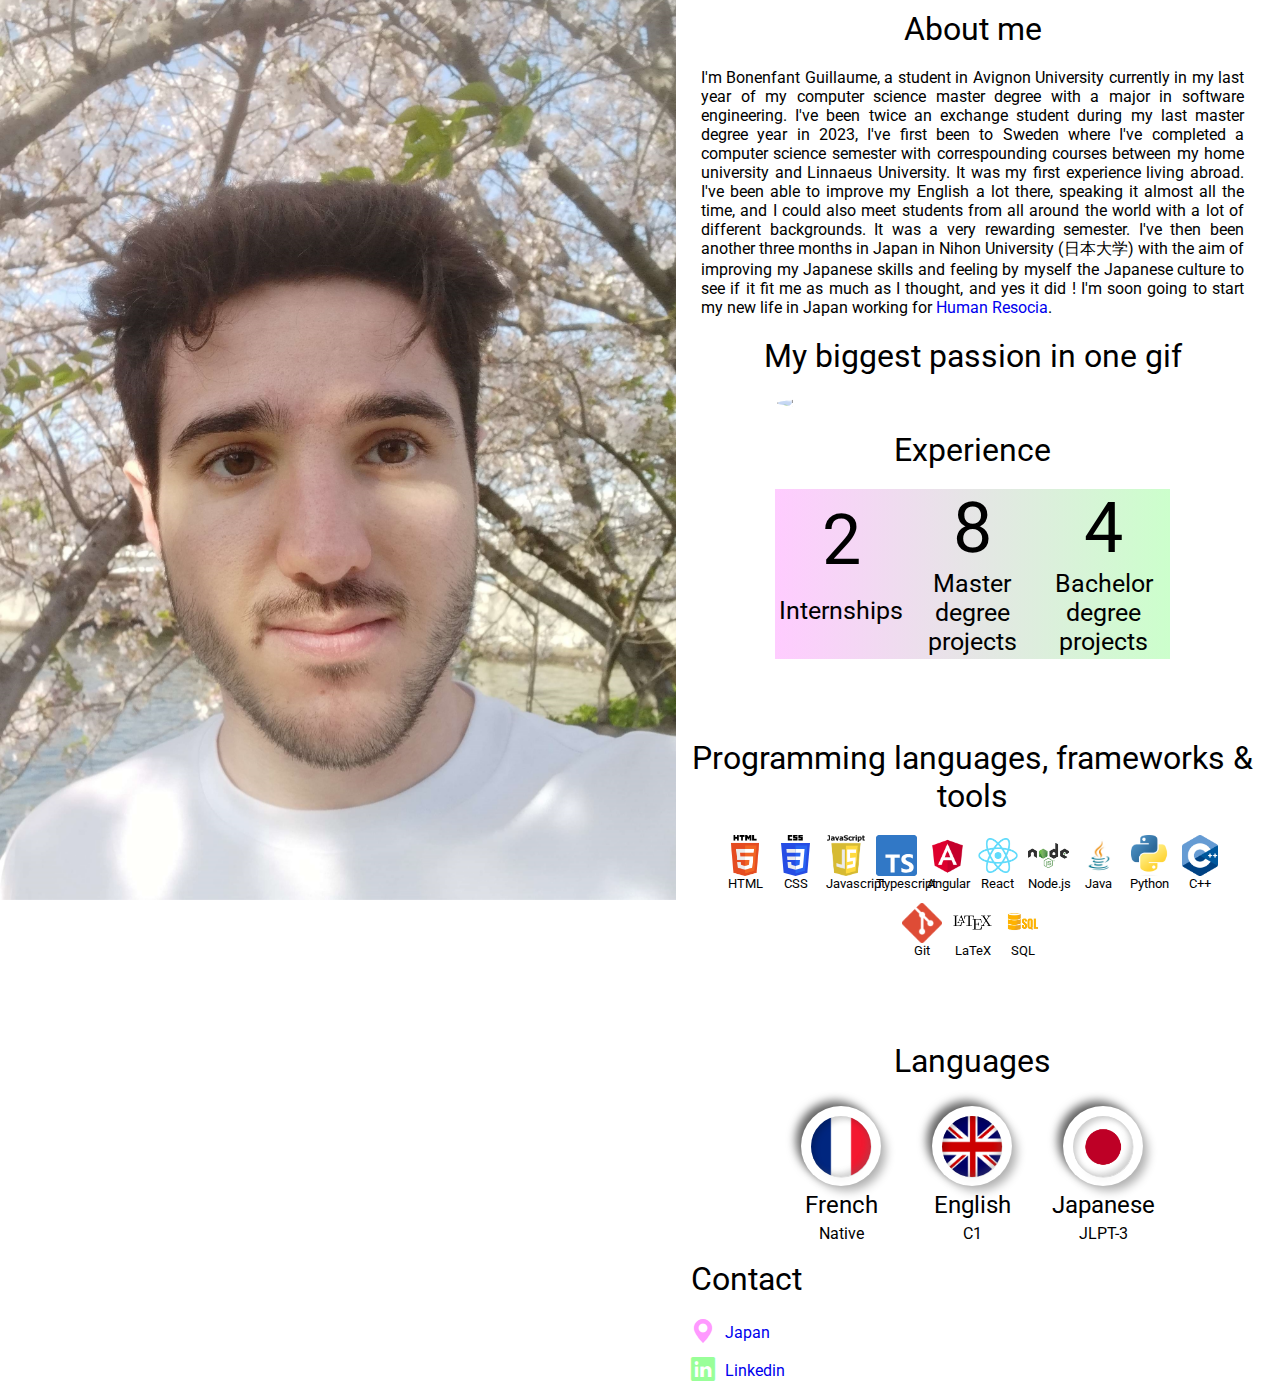
==== index.html @ 8299bdda "Initial commit" ====
<!DOCTYPE html>
<html lang="fr">

<head>
	<meta charset="utf-8">
	<title>Bonenfant Guillaume Portfolio</title>
	<link rel="stylesheet" href="Portfolio.css">
	<link href='https://fonts.googleapis.com/css?family=Roboto' rel='stylesheet'>
	<link href='https://fonts.googleapis.com/css?family=Lato' rel='stylesheet'>
	<link rel="stylesheet" href="https://fonts.googleapis.com/css?family=Montserrat">
	<link rel="stylesheet" href="https://cdn.jsdelivr.net/npm/bootstrap-icons@1.10.5/font/bootstrap-icons.css">	
	<meta name="viewport" content="width=device-width,initial-scale=1"/>
	<script src="https://ajax.googleapis.com/ajax/libs/jquery/3.6.4/jquery.min.js"></script>
	<script>		
		function copyFunction() {
			navigator.clipboard.writeText("bonenfantguillaume84@gmail.com");
			document.getElementById("myTooltip").innerHTML = "Copied";
		}

		function resetCopy() {
			document.getElementById("myTooltip").innerHTML = "Copy";
		}
	</script>
</head>


  
<body style="height: 100%; margin: 0;">
<div class="base" style="height: 100vh; margin: 0; padding: 0;">
	<div class="mainPic" >
<!--		<img src="MeJapanBuddha.jpg" alt="Me in Japan" style="height: 100vh; margin: 0; padding: 0; display: block;">-->
		<img class="img" src="MeSakura.jpg" alt="Me in Japan" style="margin: 0; padding: 0; display: block;">
	</div>
	<main class="main-home">
		<div class="text-part" style="padding-top: 10px;">
			<div id="first-section" class="wrapper4">
				<div class="first-left-part first-half">
					<h1 class="title first-half-title">
						About me
					</h1>
					<div id="about-me-text" class="main-text" style="font-size: 1em;">
						I'm Bonenfant Guillaume, a student in Avignon University currently in my last year of my
						computer science master degree with a major in software engineering. I've been twice an
						exchange student during my last master degree year in 2023, I've first been to Sweden
						where I've completed a computer science semester with correspounding courses between
						my home university and Linnaeus University. It was my first experience living abroad. I've
						been able to improve my English a lot there, speaking it almost all the time, and I
						could also meet students from all around the world with a lot of different backgrounds.
						It was a very rewarding semester. I've then been another three months in Japan in Nihon University (日本大学) with the
						aim of improving my Japanese skills and feeling by myself the Japanese culture to see
						if it fit me as much as I thought, and yes it did !
						I'm soon going to start my new life in Japan working for <a href="https://gitcareer.resocia.jp/" target="_blank">Human Resocia</a>.
					</div>
				</div>
				<div class="first-right-part first-half">
					<h1 class="title first-half-title">
						My biggest passion in one gif
					</h1>
					<div class="main-text gif-div">
						<img src="https://media.tenor.com/xe7J8eUrGWUAAAAd/doge-dogecoin.gif"  style="width: 72%; border-radius: 50%;">
					</div>
				</div>
			</div>
<!--			<div id="second-section">
				<div class="main-text">
					My biggest passion that guided me through life since university is toward Japan. I'll
					forever remember the day I discovered I could do an exchange semester in a Japanese
					university, how everything happened and how it lead to the build up of my dream and the 
					project of my life. I see it as the biggest turning point of my life, as something that 
					I've always been linked to and was my destiny. <br>
					From that point on, I got even more interested in Japan, its culture, the way of living
					there, even more than before and so I started to learn the Japanese language by myself to
					be able to, one day, live my dream. <br>
					Three years and a half later, I could finally study in the Japanese university that I've
					been long awaiting for after covid restrictions ease. At the same time, I've been looking
					for an internship or a job in Japan to be able to pursue my dream longer, which I
					successfully did and am now waiting to start working for Human Resocia in September.
				</div>
			</div>-->
			<div id="third-section">
				<h1 class="title first-half-title">
					Experience
				</h1>
				<div class="main-text" style="height: 160px; position: relative;">
					<div class="wrapper2" style="padding-bottom: 30px; position: absolute; bottom: -40px;">
						<a id="internships" href="./Internships/Internships.html" style="padding-top: 10px; padding-bottom: 20px; height: 170px;">
							<div id="btn1" class="box small-box">
								<div class="content-wrapper">
									<div class="box-number" style="margin-bottom: 15px; margin-top: 0px;">2</div>
									<div class="box-word">Internships</div>
								</div>
							</div>
						</a>
						<a id="master-projects" href="./MasterDegreeProjects/Master_Degree_Projects.html" style="padding-top: 10px; padding-bottom: 15px; height: 170px;">
							<div id="btn2" class="box small-box" style="height: 100%;">
								<div class="content-wrapper">
									<div class="box-number" style="margin-top: 0px;">8</div>
									<div class="box-word">Master degree projects</div>
								</div>
							</div>
						</a>
						<a id="bachelor-projects" href="./BachelorDegreeProjects/Bachelor_Degree_Projects.html" style="padding-top: 10px; padding-bottom: 15px; height: 170px;">
							<div id="btn3" class="box small-box" style="height: 100%;">
								<div class="content-wrapper">
									<div class="box-number" style="margin-top: 0px;">4</div>
									<div class="box-word">Bachelor degree projects</div>
								</div>
							</div>
						</a>
					</div>
				</div>
			</div>
			<div id="fourth-section" style="margin-top: 10vh; margin-bottom: 8vh;">
				<h1 class="title first-half-title next-title">
					Programming languages, frameworks & tools
				</h1>
				<div class="main-text" style="text-align: center; margin-left: 5%; margin-right: 5%;">
					<div class="logo-container">
						<img src="HTML5_logo.svg.png" class="logo">
						<div class="logo-text">
							HTML
						</div>
					</div>
					<div class="logo-container">
						<img src="CSS3_logo.svg" class="logo">
						<div class="logo-text">
							CSS
						</div>
					</div>
					<div class="logo-container">
						<img src="Javascript.png" class="logo">
						<div class="logo-text">
							Javascript
						</div>
					</div>
					<div class="logo-container">
						<img src="Typescript_logo.svg" class="logo">
						<div class="logo-text">
							Typescript
						</div>
					</div>
					<div class="logo-container">
						<img src="Angular_logo.svg.png" class="logo">
						<div class="logo-text">
							Angular
						</div>
					</div>
					<div class="logo-container">
						<img src="React_logo.svg.png" class="logo">
						<div class="logo-text">
							React
						</div>
					</div>
					<div class="logo-container">
						<img src="Node_logo.svg.png" class="logo">
						<div class="logo-text">
							Node.js
						</div>
					</div>
					<div class="logo-container">
						<img src="Java_logo.jpg" class="logo">
						<div class="logo-text">
							Java
						</div>
					</div>
					<div class="logo-container">
						<img src="Python_logo.svg.png" class="logo">
						<div class="logo-text">
							Python
						</div>
					</div>
					<div class="logo-container">
						<img src="C++_logo.svg.png" class="logo">
						<div class="logo-text">
							C++
						</div>
					</div>
					<div class="logo-container">
						<img src="Git_logo.svg.png" class="logo">
						<div class="logo-text">
							Git
						</div>
					</div>
					<div class="logo-container">
						<img src="LaTeX_logo.svg.png" class="logo">
						<div class="logo-text">
							LaTeX
						</div>
					</div>
					<div class="logo-container">
						<img src="SQL_logo.jpg" class="logo">
						<div class="logo-text">
							SQL
						</div>
					</div>
				</div>
			</div>
			<div id="fifth-section" style="">
				<h1 class="title first-half-title next-title">
					Languages
				</h1>
				<div style="height: 120px; margin-top: 20px; position: relative; justify-content:center; align-items:center; text-align: center;">
					<div class="languages" style="position: absolute;">
						<div class="wrapper3" style="height: 100%;">
							<div class="language-box">
								<div class="progress-wheel" style="margin-top: 6px;">
									<div class="outer-wheel">
										<div class="inner-wheel" style="background-image: url(french-flag.png); background-size: 100%;">
											<!--<div id="percentage1">100%
											</div>-->
										</div>
									</div>
									<svg xmlns="http://www.w3.org/2000/svg" version="1.1" width="160px" height="160px" style="transform: rotate(270deg);">
										<circle id="circle1" cx="120" cy="40" r="35" stroke-linecap="round" />
									</svg>
									<div style="margin-top: 5px; font-size: 24px;">
										French
									</div>
									<div style="margin-top: 5px; font-size: 16px;">
										Native
									</div>
								</div>
							</div>
							<div class="language-box">
								<div class="progress-wheel" style="margin-top: 6px;">
									<div class="outer-wheel">
										<div class="inner-wheel" style="background-image: url(england-flag.png); background-size: cover; background-repeat: no-repeat;">
											<!--<div id="percentage1">95%
											</div>-->
										</div>
									</div>
									<svg xmlns="http://www.w3.org/2000/svg" version="1.1" width="160px" height="160px" style="transform: rotate(270deg);">
										<defs>
											<linearGradient id="GradientColor" x1="0%" y1="0%" x2="0%" y2="100%">
												<stop offset="0%" stop-color="#ffccff" />
												<stop offset="100%" stop-color="#ccffcc" />
											</linearGradient>
										</defs>
										<circle id="circle2" cx="120" cy="40" r="35" stroke-linecap="round" />
									</svg>
									<div style="margin-top: 5px; font-size: 24px;">
										English
									</div>
									<div style="margin-top: 5px; font-size: 16px;">
										C1
									</div>
								</div>
							</div>
							<div class="language-box"> <!--  justify-content: start; align-items:start; -->
								<div class="progress-wheel" style="margin-top: 6px;">
									<div class="outer-wheel" style="margin-left: 10%;">
										<div class="inner-wheel" style="background-image: url(japanese-flag.png); background-size: 100%; background-repeat: no-repeat;">
											<!--<div id="percentage1">60%
											</div>-->
										</div>
									</div>
									<svg xmlns="http://www.w3.org/2000/svg" version="1.1" width="80px" height="80px" style="transform: rotate(270deg); margin-left: 10%;">
										<circle id="circle3" cx="40" cy="40" r="35" stroke-linecap="round" />
									</svg>
									<div style="margin-top: 5px; font-size: 24px;">
										Japanese
									</div>
									<div style="margin-top: 5px; font-size: 16px;">
										JLPT-3
									</div>
								</div>
							</div>
						</div>
					</div>
				</div>
			</div>
			<div id="sixth-section">
				<h1 class="title next-title">
					Contact
				</h1>
				<div class="main-text" style="margin-bottom: 0px;">
					<div class="new-icon">
						<a class="icon-link" href="https://www.google.com/maps/place/Japan/@36.5720673,131.1025408,5.01z/data=!4m6!3m5!1s0x34674e0fd77f192f:0xf54275d47c665244!8m2!3d36.204824!4d138.252924!16zL20vMDNfM2Q?entry=ttu" target="_blank"><i class="bi bi-geo-alt-fill icon" style="color: #ff99ff;"></i>Japan</a>
					</div>
<!--					<div class="new-icon">
						<div class="tooltip" onclick="copyFunction()" onmouseout="resetCopy()" style="cursor: pointer;">
							<span class="tooltiptext" id="myTooltip">Copy</span>
							<i class="bi bi-envelope-fill icon" style="color: #99ff99;"></i>bonenfantguillaume84@gmail.com
						</div>
					</div>-->
					<div class="new-icon">
						<a class="icon-link" href="https://www.linkedin.com/in/guillaume-bonenfant-0824b1198/" target="_blank"><i class="bi bi-linkedin icon" style="color: #99ff99;"></i>Linkedin</a>
					</div>
				</div>
			</div>
		</div>
	</main>
</div>
---- Portfolio.css ----
*{
	margin: 0;
	padding: 0;
	box-sizing: border-box;
}

a {
  text-decoration: none;
}

.logo-container {
	width: 8%;
	aspect-ratio: 1/1;
	display: inline-block;
	margin-left: 3px;
	margin-right: 3px;
	margin-bottom: 12px;
}

.logo {
	width: 100%;
	height: 100%;
	object-fit: contain;
	vertical-align: middle;
}

@media only screen and ((max-width: 800px) or (max-aspect-ratio: 4/3)){
	.wrapper2 {
		display: grid;
		grid-template-columns: repeat(3, 1fr);
		grid-auto-rows: minmax(100px, auto);
	}

	.wrapper3 {
		display: grid;
		grid-template-columns: repeat(3, 1fr);
		grid-auto-rows: minmax(auto, auto);
	}
	
	.img {
		width:100%;
	}

	.buttons {
	}

	.button {
		width: 75%;
		height: 100%;
	}
	
	.logo-container {
		width: 10%;
	}
}

@media only screen and (min-width: 800px) and (min-aspect-ratio: 4/3){
	.wrapper {
		display: grid;
		grid-template-columns: repeat(3, 1fr);
		grid-auto-rows: minmax(100px, auto);
	}

	.wrapper2 {
		display: grid;
		grid-template-columns: repeat(3, 1fr);
		grid-auto-rows: minmax(100px, auto);
	}

	.wrapper3 {
		display: grid;
		grid-template-columns: repeat(3, 1fr);
		grid-auto-rows: minmax(auto, auto);
	}

	.mainPic {
		height: 100vh;
		margin: 0;
		padding: 0;
		position: fixed;
	}
	
	.img {
		height: 100vh;
	}

	.main-home {
		margin-left: 75vh;
		font-family: Roboto;
}

	.button-groups {
		text-align: center;
	}

	.button {
		color: white;
		border-radius: 10px;
		width: 75%;
		height: 7%;
	}
}

@media only screen and (((min-aspect-ratio: 6/3) and (min-width: 1050px)) or ((min-width: 1500px) and (min-aspect-ratio: 4/3))) {
	.wrapper4 {
		display: grid;
		grid-template-columns: repeat(2, 1fr);
		grid-auto-rows: minmax(auto, auto);
	}
}

.first-half{
	margin-left: 10px;
	margin-right: 10px;
}

.first-half-title{
	text-align: center;	
}

.text-part {
	padding: 16px;
	margin-right: 10px;
	text-align: justify;
	text-justify: inter-word;
}

h1 {
	font-weight: normal;
}

.next-title {
	margin-top: 40px;
}

.second-title {
	margin-top: 10px;
}

.main-text {
	margin-top: 20px;
	margin-bottom: 20px;
}

.gif-div {
    justify-content:center;
	align-items:center;
	display: flex;
	position: relative;
}

#internships {
	background: linear-gradient(to right, #ffccff, #eeddee);
}

#internships:hover {
	background: linear-gradient(to right, #ff80ff, #eeddee);
}

#master-projects {
	background: linear-gradient(to right, #eeddee, #ddeedd);
}

#master-projects:hover {
	background: linear-gradient(to right, #eeddee, white, #ddeedd);
}

#bachelor-projects {
	background: linear-gradient(to right, #ddeedd, #ccffcc);
}

#bachelor-projects:hover {
	background: linear-gradient(to right, #ddeedd, #80ff80);
}

.content-wrapper {
	display: flex;
	flex-direction: column;
	align-items: center;
	justify-content: center;
	height: 100%;
}

.box {
    justify-content:center;
	align-items:center;
	display: flex;
	position: relative;
	text-align: center;
	color: black;
}

.logo-text {
	font-size: 0.8em;
}

.languages {
	width: 70%;
	left: 15%;
}

.language-box {
    justify-content:center;
	align-items:center;
	display: flex;
	position: relative;
	text-align: center;
	color: black;
}

.small-box {
	border-radius: 0%;
}

.big-box {
	grid-column : 4 / 6;
}

.box-number {
	font-size: 70px;
}

.box-word {
	font-size: 25px;
}



.hover-skills {
	display: none;
	position: absolute;
	top: 0;
	background: linear-gradient(rgb(40, 40, 255), rgb(80, 80, 255));
	height: 100%;
	width: 100%;
	border-radius: 3%;
}

.in-hover-skills {
	position: absolute;
    justify-content:center;
	align-items:center;
	text-align: center;
	display: flex;
	height: 100%;
	width: 100%;
	font-size: 2em;
}

.new-icon {
  margin-top: 10px;
  display: flex;
  align-items: center;
}

.icon {
  color: blue;
  font-size: 24px;
  margin-right: 10px;
}

.icon-link {
  display: flex;
  align-items: center;
  text-decoration: none;
}

.after-icon {
	
}

@media only screen and (max-width: 700px){
	.languages {
		width: 100%;
		left: 0%;
	}
	
	.logo-container {
		width: 12%;
	}
}

@media only screen and (max-width: 500px){
	.box-number {
		font-size: 60px;
	}
	
	.box-word {
		font-size: 20px;
	}
	
	.logo-text {
		font-size: 0.6em
	}
	
	.logo-container {
		width: 15%;
	}
}

@media only screen and (min-width: 800px) and (max-width: 1100px){
	.wrapper2 {
		width: 100%;
	}

	.logo-container {
		width: 12%;
	}
}

@media only screen and (min-width: 1100px) and (max-width: 1200px){
	.wrapper2 {
		width: 90%;
		left: 5%;
	}

	.logo-container {
		width: 12%;
	}
}

@media only screen and (min-width: 1200px){
	.wrapper2 {
		width: 70%;
		left: 15%;
	}
}

@media only screen and (min-width: 800px) and (max-width: 900px){
	.logo-text {
		font-size: 0.6em;
	}
}





.progress-wheel {
	position: relative;
}

.outer-wheel {
	width: 80px;
	height: 80px;
	padding: 10px;
	box-shadow: 6px 6px 10px -1px rgba(0, 0, 0, 0.3), -6px -6px 10px -1px rgba(100, 100, 100, 1);
	border-radius: 50%;
}

.inner-wheel {
	width: 60px;
	height: 61px;
	border-radius: 50%;
	display: flex;
	align-items: center;
	justify-content: center;
	box-shadow: inset 4px 4px 6px -1px rgba(0, 0, 0, 0.2), inset -4px -4px 6px -1px rgba(100, 100, 100, 0.3), -0.5px -0.5px 0px rgba(255, 255, 255, 0), 0.5px 0.5px 0px rgba(0, 0, 0, 0.15), 0px 12px 10px -10px rgba(0, 0, 0, 0.05);
}

#percentage1 {
	font-weight: 600;
	font-size: 16px;
}

#circle1 {
	fill: none;
	stroke: #ffccff;
	stroke-width: 10px;
	stroke-dasharray: 300;
	stroke-dashoffset: 300;
	animation: animCircle1 1.5s linear forwards;
}

#circle2 {
	fill: none;
	stroke: url(#GradientColor);
	stroke-width: 10px;
	stroke-dasharray: 300;
	stroke-dashoffset: 300;
	animation: animCircle2 1.1s linear forwards;
	animation-delay: 1.1s;
}

#circle3 {
	fill: none;
	stroke: #ccffcc;
	stroke-width: 10px;
	stroke-dasharray: 300;
	stroke-dashoffset: 300;
	animation: animCircle3 0.75s linear forwards;
	animation-delay: 2.2s;
}

@keyframes animCircle1{
	100% {
		stroke-dashoffset: 0;
	}
}

@keyframes animCircle2{
	100% {
		stroke-dashoffset: 100;
	}
}

@keyframes animCircle3{
	100% {
		stroke-dashoffset: 170;
	}
}

svg {
	position: absolute;
	top: 0px;
	left: 0px;
}






.tooltip {
  position: relative;
  display: flex;
  align-items: center;
}

.tooltip .tooltiptext {
  visibility: hidden;
  width: 80px;
  height: 30px;
  background-color: #555;
  color: #fff;
  text-align: center;
  border-radius: 6px;
  padding: 5px;
  position: absolute;
  z-index: 1;
  bottom: 100%;
  left: 100px;
  opacity: 0;
  transition: opacity 0.3s;
  
  &:before {
    content: '';
    position: absolute;
    z-index: 9999;
    top: 30px;
    left: 36px;
    
    border-left: 6px solid transparent;
    border-right: 6px solid transparent;
    border-top: 6px solid #555;
  }
}

.tooltip:hover .tooltiptext {
  visibility: visible;
  opacity: 1;
}
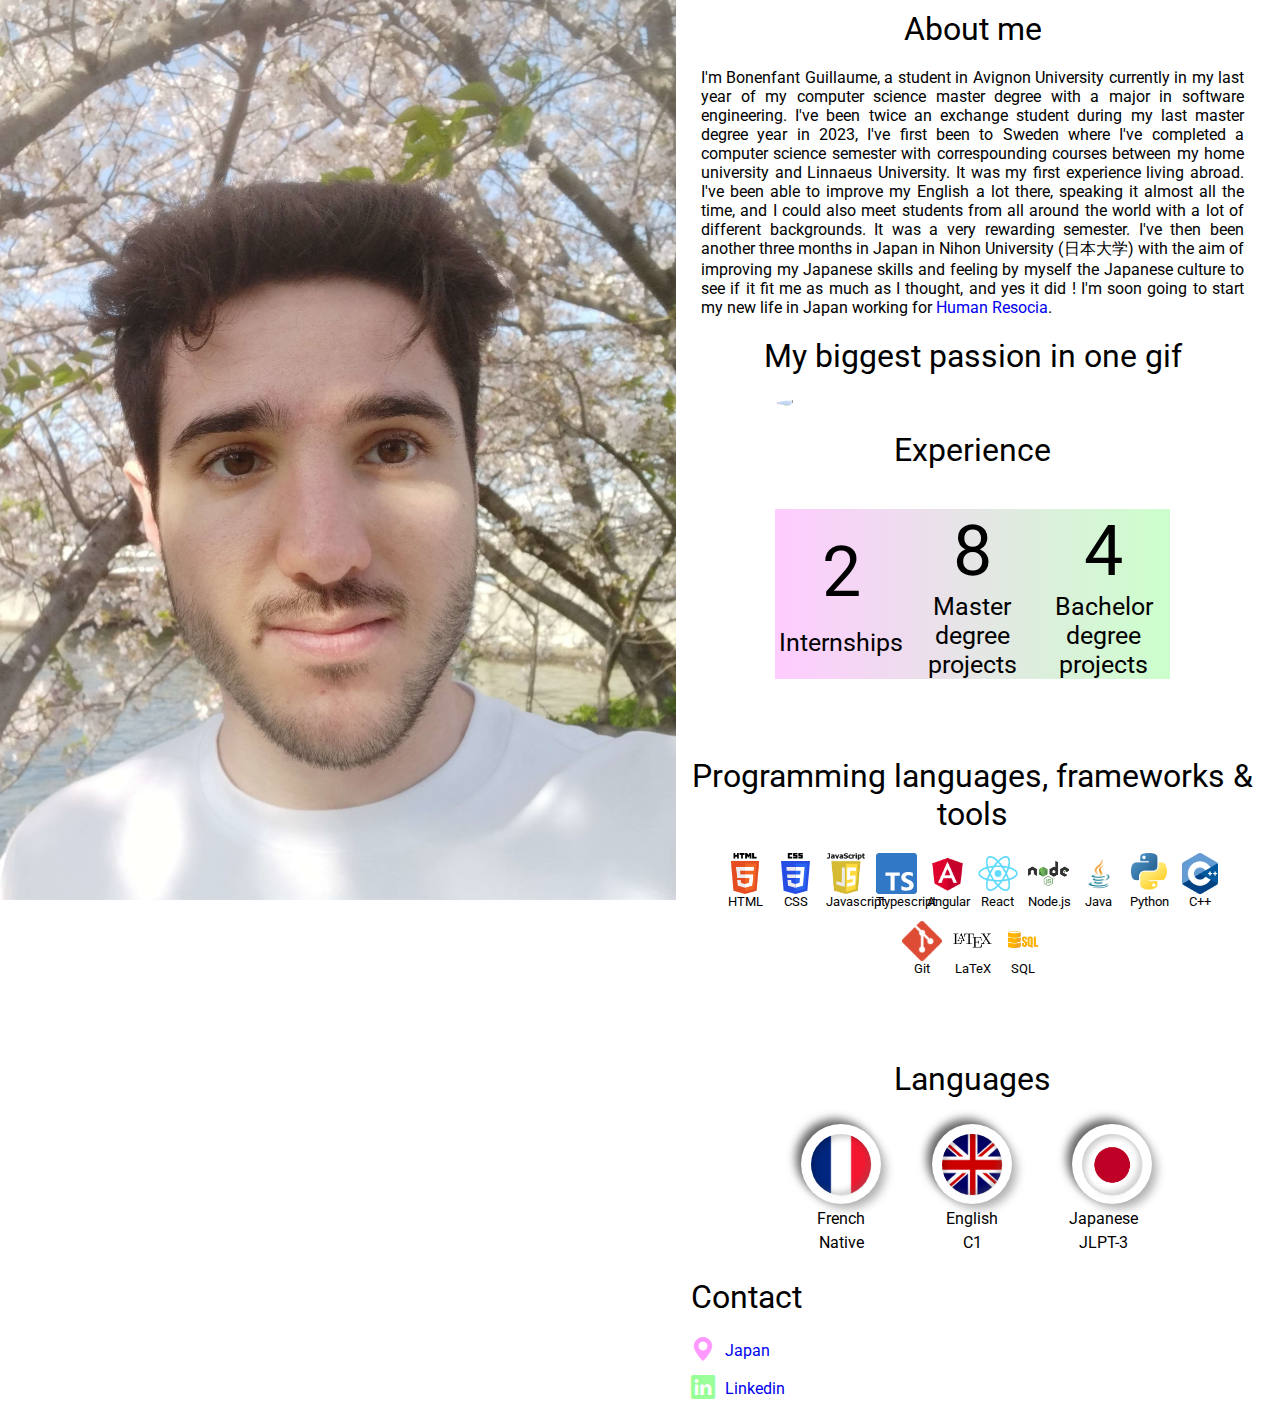
==== commit fb296164: "Font-size more responsive" ====
--- a/index.html
+++ b/index.html
@@ -38,7 +38,7 @@
 					<h1 class="title first-half-title">
 						About me
 					</h1>
-					<div id="about-me-text" class="main-text" style="font-size: 1em;">
+					<div id="about-me-text" class="main-text text">
 						I'm Bonenfant Guillaume, a student in Avignon University currently in my last year of my
 						computer science master degree with a major in software engineering. I've been twice an
 						exchange student during my last master degree year in 2023, I've first been to Sweden
@@ -81,17 +81,17 @@
 				<h1 class="title first-half-title">
 					Experience
 				</h1>
-				<div class="main-text" style="height: 160px; position: relative;">
-					<div class="wrapper2" style="padding-bottom: 30px; position: absolute; bottom: -40px;">
-						<a id="internships" href="./Internships/Internships.html" style="padding-top: 10px; padding-bottom: 20px; height: 170px;">
-							<div id="btn1" class="box small-box">
+				<div class="main-text box-one" style="position: relative;">
+					<div class="wrapper2 box-two" style="position: absolute;">
+						<a id="internships" href="./Internships/Bonenfant_Guillaume_Internships.html" class="box-three">
+							<div id="btn1" class="box small-box" style="height: 100%;">
 								<div class="content-wrapper">
 									<div class="box-number" style="margin-bottom: 15px; margin-top: 0px;">2</div>
 									<div class="box-word">Internships</div>
 								</div>
 							</div>
 						</a>
-						<a id="master-projects" href="./MasterDegreeProjects/Master_Degree_Projects.html" style="padding-top: 10px; padding-bottom: 15px; height: 170px;">
+						<a id="master-projects" href="./MasterDegreeProjects/Bonenfant_Guillaume_Master_Degree_Projects.html" class="box-three">
 							<div id="btn2" class="box small-box" style="height: 100%;">
 								<div class="content-wrapper">
 									<div class="box-number" style="margin-top: 0px;">8</div>
@@ -99,7 +99,7 @@
 								</div>
 							</div>
 						</a>
-						<a id="bachelor-projects" href="./BachelorDegreeProjects/Bachelor_Degree_Projects.html" style="padding-top: 10px; padding-bottom: 15px; height: 170px;">
+						<a id="bachelor-projects" href="./BachelorDegreeProjects/Bonenfant_Guillaume_Bachelor_Degree_Projects.html" class="box-three">
 							<div id="btn3" class="box small-box" style="height: 100%;">
 								<div class="content-wrapper">
 									<div class="box-number" style="margin-top: 0px;">4</div>
@@ -110,86 +110,86 @@
 					</div>
 				</div>
 			</div>
-			<div id="fourth-section" style="margin-top: 10vh; margin-bottom: 8vh;">
+			<div id="fourth-section" style="margin-top: 12vh; margin-bottom: 8vh;">
 				<h1 class="title first-half-title next-title">
 					Programming languages, frameworks & tools
 				</h1>
 				<div class="main-text" style="text-align: center; margin-left: 5%; margin-right: 5%;">
 					<div class="logo-container">
 						<img src="HTML5_logo.svg.png" class="logo">
-						<div class="logo-text">
+						<div class="logo-text text">
 							HTML
 						</div>
 					</div>
 					<div class="logo-container">
 						<img src="CSS3_logo.svg" class="logo">
-						<div class="logo-text">
+						<div class="logo-text text">
 							CSS
 						</div>
 					</div>
 					<div class="logo-container">
 						<img src="Javascript.png" class="logo">
-						<div class="logo-text">
+						<div class="logo-text text">
 							Javascript
 						</div>
 					</div>
 					<div class="logo-container">
 						<img src="Typescript_logo.svg" class="logo">
-						<div class="logo-text">
+						<div class="logo-text text">
 							Typescript
 						</div>
 					</div>
 					<div class="logo-container">
 						<img src="Angular_logo.svg.png" class="logo">
-						<div class="logo-text">
+						<div class="logo-text text">
 							Angular
 						</div>
 					</div>
 					<div class="logo-container">
 						<img src="React_logo.svg.png" class="logo">
-						<div class="logo-text">
+						<div class="logo-text text">
 							React
 						</div>
 					</div>
 					<div class="logo-container">
 						<img src="Node_logo.svg.png" class="logo">
-						<div class="logo-text">
+						<div class="logo-text text">
 							Node.js
 						</div>
 					</div>
 					<div class="logo-container">
 						<img src="Java_logo.jpg" class="logo">
-						<div class="logo-text">
+						<div class="logo-text text">
 							Java
 						</div>
 					</div>
 					<div class="logo-container">
 						<img src="Python_logo.svg.png" class="logo">
-						<div class="logo-text">
+						<div class="logo-text text">
 							Python
 						</div>
 					</div>
 					<div class="logo-container">
 						<img src="C++_logo.svg.png" class="logo">
-						<div class="logo-text">
+						<div class="logo-text text">
 							C++
 						</div>
 					</div>
 					<div class="logo-container">
 						<img src="Git_logo.svg.png" class="logo">
-						<div class="logo-text">
+						<div class="logo-text text">
 							Git
 						</div>
 					</div>
 					<div class="logo-container">
 						<img src="LaTeX_logo.svg.png" class="logo">
-						<div class="logo-text">
+						<div class="logo-text text">
 							LaTeX
 						</div>
 					</div>
 					<div class="logo-container">
 						<img src="SQL_logo.jpg" class="logo">
-						<div class="logo-text">
+						<div class="logo-text text">
 							SQL
 						</div>
 					</div>
@@ -211,12 +211,12 @@
 										</div>
 									</div>
 									<svg xmlns="http://www.w3.org/2000/svg" version="1.1" width="160px" height="160px" style="transform: rotate(270deg);">
-										<circle id="circle1" cx="120" cy="40" r="35" stroke-linecap="round" />
+										<circle id="circle1" stroke-linecap="round" />
 									</svg>
-									<div style="margin-top: 5px; font-size: 24px;">
+									<div class="language-text-one" style="margin-top: 5px;">
 										French
 									</div>
-									<div style="margin-top: 5px; font-size: 16px;">
+									<div class="language-text-two" style="margin-top: 5px;">
 										Native
 									</div>
 								</div>
@@ -236,12 +236,12 @@
 												<stop offset="100%" stop-color="#ccffcc" />
 											</linearGradient>
 										</defs>
-										<circle id="circle2" cx="120" cy="40" r="35" stroke-linecap="round" />
+										<circle id="circle2" stroke-linecap="round" />
 									</svg>
-									<div style="margin-top: 5px; font-size: 24px;">
+									<div class="language-text-one" style="margin-top: 5px;">
 										English
 									</div>
-									<div style="margin-top: 5px; font-size: 16px;">
+									<div class="language-text-two" style="margin-top: 5px;">
 										C1
 									</div>
 								</div>
@@ -254,13 +254,13 @@
 											</div>-->
 										</div>
 									</div>
-									<svg xmlns="http://www.w3.org/2000/svg" version="1.1" width="80px" height="80px" style="transform: rotate(270deg); margin-left: 10%;">
-										<circle id="circle3" cx="40" cy="40" r="35" stroke-linecap="round" />
+									<svg xmlns="http://www.w3.org/2000/svg" version="1.1" width="160px" height="160px" style="transform: rotate(270deg); margin-left: 10%;">
+										<circle id="circle3" stroke-linecap="round" />
 									</svg>
-									<div style="margin-top: 5px; font-size: 24px;">
+									<div class="language-text-one" style="margin-top: 5px;">
 										Japanese
 									</div>
-									<div style="margin-top: 5px; font-size: 16px;">
+									<div class="language-text-two" style="margin-top: 5px;">
 										JLPT-3
 									</div>
 								</div>
@@ -274,8 +274,8 @@
 					Contact
 				</h1>
 				<div class="main-text" style="margin-bottom: 0px;">
-					<div class="new-icon">
-						<a class="icon-link" href="https://www.google.com/maps/place/Japan/@36.5720673,131.1025408,5.01z/data=!4m6!3m5!1s0x34674e0fd77f192f:0xf54275d47c665244!8m2!3d36.204824!4d138.252924!16zL20vMDNfM2Q?entry=ttu" target="_blank"><i class="bi bi-geo-alt-fill icon" style="color: #ff99ff;"></i>Japan</a>
+					<div class="new-icon text">
+						<a class="icon-link" href="https://www.google.com/maps/place/Japan/@36.5720673,131.1025408,5.01z/data=!4m6!3m5!1s0x34674e0fd77f192f:0xf54275d47c665244!8m2!3d36.204824!4d138.252924!16zL20vMDNfM2Q?entry=ttu" target="_blank" style=""><i class="bi bi-geo-alt-fill icon" style="color: #ff99ff;"></i>Japan</a>
 					</div>
 <!--					<div class="new-icon">
 						<div class="tooltip" onclick="copyFunction()" onmouseout="resetCopy()" style="cursor: pointer;">
@@ -283,7 +283,7 @@
 							<i class="bi bi-envelope-fill icon" style="color: #99ff99;"></i>bonenfantguillaume84@gmail.com
 						</div>
 					</div>-->
-					<div class="new-icon">
+					<div class="new-icon text">
 						<a class="icon-link" href="https://www.linkedin.com/in/guillaume-bonenfant-0824b1198/" target="_blank"><i class="bi bi-linkedin icon" style="color: #99ff99;"></i>Linkedin</a>
 					</div>
 				</div>
--- a/Portfolio.css
+++ b/Portfolio.css
@@ -222,6 +222,18 @@
 
 .box-word {
 	font-size: 25px;
+}
+	
+.box-one {
+	height: 160px;
+}
+
+.box-two {
+	bottom: -30px;
+}
+
+.box-three {
+	height: 170px;
 }
 
 
@@ -332,88 +344,405 @@
 	}
 }
 
-
-
-
-
-.progress-wheel {
-	position: relative;
-}
-
-.outer-wheel {
-	width: 80px;
-	height: 80px;
-	padding: 10px;
-	box-shadow: 6px 6px 10px -1px rgba(0, 0, 0, 0.3), -6px -6px 10px -1px rgba(100, 100, 100, 1);
-	border-radius: 50%;
-}
-
-.inner-wheel {
-	width: 60px;
-	height: 61px;
-	border-radius: 50%;
-	display: flex;
-	align-items: center;
-	justify-content: center;
-	box-shadow: inset 4px 4px 6px -1px rgba(0, 0, 0, 0.2), inset -4px -4px 6px -1px rgba(100, 100, 100, 0.3), -0.5px -0.5px 0px rgba(255, 255, 255, 0), 0.5px 0.5px 0px rgba(0, 0, 0, 0.15), 0px 12px 10px -10px rgba(0, 0, 0, 0.05);
-}
-
-#percentage1 {
-	font-weight: 600;
-	font-size: 16px;
-}
-
-#circle1 {
-	fill: none;
-	stroke: #ffccff;
-	stroke-width: 10px;
-	stroke-dasharray: 300;
-	stroke-dashoffset: 300;
-	animation: animCircle1 1.5s linear forwards;
-}
-
-#circle2 {
-	fill: none;
-	stroke: url(#GradientColor);
-	stroke-width: 10px;
-	stroke-dasharray: 300;
-	stroke-dashoffset: 300;
-	animation: animCircle2 1.1s linear forwards;
-	animation-delay: 1.1s;
-}
-
-#circle3 {
-	fill: none;
-	stroke: #ccffcc;
-	stroke-width: 10px;
-	stroke-dasharray: 300;
-	stroke-dashoffset: 300;
-	animation: animCircle3 0.75s linear forwards;
-	animation-delay: 2.2s;
-}
-
-@keyframes animCircle1{
-	100% {
-		stroke-dashoffset: 0;
-	}
-}
-
-@keyframes animCircle2{
-	100% {
-		stroke-dashoffset: 100;
-	}
-}
-
-@keyframes animCircle3{
-	100% {
-		stroke-dashoffset: 170;
-	}
-}
-
-svg {
-	position: absolute;
-	top: 0px;
-	left: 0px;
+@media only screen and (min-width: 1700px) and (max-width: 2100px){
+	.text {
+		font-size: 1em;
+	}
+	
+	h1 {
+		font-size: 2em;
+	}
+	
+	.language-text-one {
+		font-size: 1.5em;
+	}
+	
+	.language-text-two {
+		font-size: 1em;
+	}
+	
+	.box-one {
+		height: 160px;
+	}
+
+	.box-two {
+		bottom: -40px;
+	}
+
+	.box-three {
+		height: 170px;
+	}
+}
+
+@media only screen and (min-width: 2100px) and (max-width: 2400px){
+	.text {
+		font-size: 1.2em;
+	}
+	
+	h1 {
+		font-size: 2.4em
+	}
+	
+	.language-text-one {
+		font-size: 1.8em;
+	}
+	
+	.language-text-two {
+		font-size: 1.2em;
+	}
+	
+	.box-number {
+		font-size: 4.8em;
+	}
+	
+	.box-word {
+		font-size: 1.8em;
+	}
+	
+	.box-one {
+		height: 192px;
+	}
+
+	.box-two {
+		bottom: -48px;
+	}
+
+	.box-three {
+		height: 204px;
+	}
+}
+
+@media only screen and (min-width: 2400px) and (max-width: 2800px){
+	.text {
+		font-size: 1.4em;
+	}
+	
+	h1 {
+		font-size: 2.8em
+	}
+	
+	.language-text-one {
+		font-size: 2.1em;
+	}
+	
+	.language-text-two {
+		font-size: 1.4em;
+	}
+
+	.box-number {
+		font-size: 5.6em;
+	}
+	
+	.box-word {
+		font-size: 2.1em;
+	}
+	
+	.box-one {
+		height: 224px;
+	}
+
+	.box-two {
+		bottom: -56px;
+	}
+
+	.box-three {
+		height: 238px;
+	}
+}
+
+@media only screen and (min-width: 2800px) and (max-width: 3200px){
+	.text {
+		font-size: 1.7em;
+	}
+	
+	h1 {
+		font-size: 3.4em;
+	}
+	
+	.language-text-one {
+		font-size: 2.1em;
+	}
+	
+	.language-text-two {
+		font-size: 1.4em;
+	}
+
+	.box-number {
+		font-size: 6.4em;
+	}
+	
+	.box-word {
+		font-size: 2.4em;
+	}
+	
+	.box-one {
+		height: 256px;
+	}
+
+	.box-two {
+		bottom: -64px;
+	}
+
+	.box-three {
+		height: 272px;
+	}
+}
+
+@media only screen and (min-width: 3200px) and (max-width: 3600px){
+	.text {
+		font-size: 2em;
+	}
+	
+	h1 {
+		font-size: 4em;		
+	}
+	
+	.language-text-one {
+		font-size: 2.2em;
+	}
+	
+	.language-text-two {
+		font-size: 1.5em;
+	}
+
+	.box-number {
+		font-size: 7.2em;
+	}
+	
+	.box-word {
+		font-size: 2.7em;
+	}
+	
+	.box-one {
+		height: 288px;
+	}
+
+	.box-two {
+		bottom: -72px;
+	}
+
+	.box-three {
+		height: 306px;
+	}
+}
+
+@media only screen and (min-width: 3600px){
+	.text {
+		font-size: 2.1em;
+	}
+	
+	h1 {
+		font-size: 4.2em;		
+	}
+	
+	.language-text-one {
+		font-size: 2.3em;
+	}
+	
+	.language-text-two {
+		font-size: 1.6em;
+	}
+	
+	.box-number {
+		font-size: 8em;
+	}
+	
+	.box-word {
+		font-size: 3em;
+	}
+	
+	.box-one {
+		height: 320px;
+	}
+	
+	.box-two {
+		bottom: -80px;
+	}
+	
+	.box-three {
+		height: 340px;
+	}
+}
+
+
+
+
+
+@media only screen and (max-width: 2100px){
+	.progress-wheel {
+		position: relative;
+	}
+
+	.outer-wheel {
+		width: 80px;
+		height: 80px;
+		padding: 10px;
+		box-shadow: 6px 6px 10px -1px rgba(0, 0, 0, 0.3), -6px -6px 10px -1px rgba(100, 100, 100, 1);
+		border-radius: 50%;
+	}
+
+	.inner-wheel {
+		width: 60px;
+		height: 61px;
+		border-radius: 50%;
+		display: flex;
+		align-items: center;
+		justify-content: center;
+		box-shadow: inset 4px 4px 6px -1px rgba(0, 0, 0, 0.2), inset -4px -4px 6px -1px rgba(100, 100, 100, 0.3), -0.5px -0.5px 0px rgba(255, 255, 255, 0), 0.5px 0.5px 0px rgba(0, 0, 0, 0.15), 0px 12px 10px -10px rgba(0, 0, 0, 0.05);
+	}
+
+	#circle1 {
+		fill: none;
+		stroke: #ffccff;
+		stroke-width: 10px;
+		stroke-dasharray: 300;
+		stroke-dashoffset: 300;
+		animation: animCircle1 1.5s linear forwards;
+		cx: 120px;
+		cy: 40px;
+		r: 35px;
+	}
+
+	#circle2 {
+		fill: none;
+		stroke: url(#GradientColor);
+		stroke-width: 10px;
+		stroke-dasharray: 300;
+		stroke-dashoffset: 300;
+		animation: animCircle2 1.1s linear forwards;
+		animation-delay: 1.1s;
+		cx: 120px;
+		cy: 40px;
+		r: 35px;
+	}
+
+	#circle3 {
+		fill: none;
+		stroke: #ccffcc;
+		stroke-width: 10px;
+		stroke-dasharray: 300;
+		stroke-dashoffset: 300;
+		animation: animCircle3 0.75s linear forwards;
+		animation-delay: 2.2s;
+		cx: 120px;
+		cy: 40px;
+		r: 35px;
+	}
+
+	@keyframes animCircle1{
+		100% {
+			stroke-dashoffset: 0;
+		}
+	}
+
+	@keyframes animCircle2{
+		100% {
+			stroke-dashoffset: 100;
+		}
+	}
+
+	@keyframes animCircle3{
+		100% {
+			stroke-dashoffset: 170;
+		}
+	}
+
+	svg {
+		position: absolute;
+		top: 0px;
+		left: 0px;
+	}
+
+}
+
+@media only screen and (min-width: 2100px){
+	.progress-wheel {
+		position: relative;
+	}
+
+	.outer-wheel {
+		width: 160px;
+		height: 160px;
+		padding: 20px;
+		box-shadow: 12px 12px 20px -2px rgba(0, 0, 0, 0.3), -12px -12px 20px -2px rgba(100, 100, 100, 1);
+		border-radius: 50%;
+	}
+
+	.inner-wheel {
+		width: 120px;
+		height: 122px;
+		border-radius: 50%;
+		display: flex;
+		align-items: center;
+		justify-content: center;
+		box-shadow: inset 8px 8px 12px -2px rgba(0, 0, 0, 0.2), inset -8px -8px 12px -2px rgba(100, 100, 100, 0.3), -1px -1px 0px rgba(255, 255, 255, 0), 1px 1px 0px rgba(0, 0, 0, 0.15), 0px 24px 20px -20px rgba(0, 0, 0, 0.05);
+	}
+
+	#circle1 {
+		fill: none;
+		stroke: #ffccff;
+		stroke-width: 20px;
+		stroke-dasharray: 600;
+		stroke-dashoffset: 600;
+		animation: animCircle1 1.5s linear forwards;
+		cx: 80px;
+		cy: 80px;
+		r: 70px;
+	}
+
+	#circle2 {
+		fill: none;
+		stroke: url(#GradientColor);
+		stroke-width: 20px;
+		stroke-dasharray: 600;
+		stroke-dashoffset: 600;
+		animation: animCircle2 1.1s linear forwards;
+		animation-delay: 1.1s;
+		cx: 80px;
+		cy: 80px;
+		r: 70px;
+	}
+
+	#circle3 {
+		fill: none;
+		stroke: #ccffcc;
+		stroke-width: 20px;
+		stroke-dasharray: 600;
+		stroke-dashoffset: 600;
+		animation: animCircle3 0.75s linear forwards;
+		animation-delay: 2.2s;
+		cx: 80px;
+		cy: 80px;
+		r: 70px;
+	}
+
+	@keyframes animCircle1{
+		100% {
+			stroke-dashoffset: 0;
+		}
+	}
+
+	@keyframes animCircle2{
+		100% {
+			stroke-dashoffset: 200;
+		}
+	}
+
+	@keyframes animCircle3{
+		100% {
+			stroke-dashoffset: 340;
+		}
+	}
+
+	svg {
+		position: absolute;
+		top: 0px;
+		left: 0px;
+	}
+
+	#sixth-section {
+		margin-top: 150px;
+	}
 }
 
 
